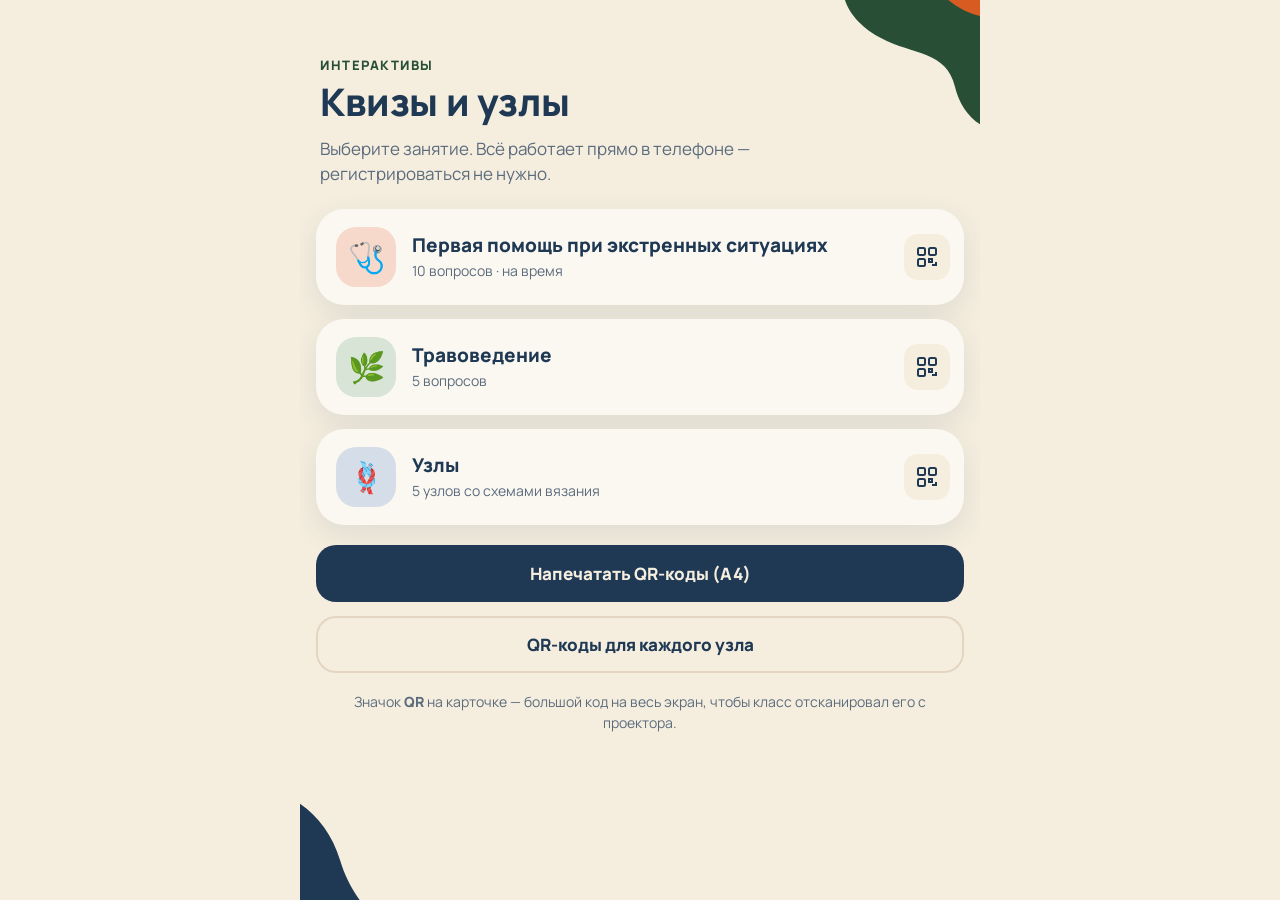
==== index.html @ 3a8df449 "Add files via upload" ====
<!doctype html>
<html lang="ru">
<head>
<meta charset="utf-8">
<meta name="viewport" content="width=device-width,initial-scale=1,viewport-fit=cover">
<title>Интерактивы</title>
<meta name="theme-color" content="#F5EEDF">
<link href="assets/fonts/manrope.css" rel="stylesheet">
<style>
:root{--green:#284F36;--orange:#D85B21;--navy:#1F3954;--sand:#E4D5C2;--cream:#F5EEDF;--paper:#FBF8F1;--muted:#5B6B7C}
*{box-sizing:border-box;-webkit-tap-highlight-color:transparent}
html{-webkit-text-size-adjust:100%;text-size-adjust:100%}
html,body{margin:0;background:var(--cream);color:var(--navy);font-family:Gilroy,Manrope,system-ui,sans-serif}
button{-webkit-appearance:none;appearance:none;touch-action:manipulation;font-family:inherit;color:inherit}
a{touch-action:manipulation}
#app{max-width:680px;margin:0 auto;position:relative;overflow:hidden;min-height:100vh;min-height:100dvh;padding:0 0 48px;padding-bottom:calc(48px + env(safe-area-inset-bottom))}
.blob{position:absolute;pointer-events:none;z-index:0}
.hero{position:relative;z-index:1;padding:56px 20px 18px}
.kick{font-size:13px;font-weight:800;color:var(--green);text-transform:uppercase;letter-spacing:1.5px}
h1{font-size:38px;line-height:1.05;margin:8px 0 0;max-width:80%;letter-spacing:-.4px;font-weight:800}
.lead{font-size:17px;line-height:1.5;margin:14px 0 0;max-width:88%;color:var(--muted)}
.wrap{position:relative;z-index:1;padding:4px 16px;display:flex;flex-direction:column;gap:14px}
.card{position:relative;display:flex;align-items:center;gap:10px;background:var(--paper);border-radius:28px;padding:10px 14px 10px 10px;
  box-shadow:0 10px 30px rgba(31,57,84,.10)}
.go{flex:1;min-width:0;display:flex;align-items:center;gap:16px;padding:8px 0 8px 10px;text-decoration:none;color:var(--navy);border-radius:22px;transition:transform .2s}
.go:active{transform:scale(.98)}
.ic{flex:none;width:60px;height:60px;border-radius:20px;display:flex;align-items:center;justify-content:center;font-size:30px}
.c1 .ic{background:#F6D9CB}.c2 .ic{background:#D7E4D6}.c3 .ic{background:#D5DEE8}
.tx{flex:1;min-width:0}
.tx b{display:block;font-size:19px;line-height:1.2;font-weight:800}
.tx span{display:block;font-size:14px;color:var(--muted);margin-top:4px}
.qrb{flex:none;width:46px;height:46px;border-radius:14px;border:0;background:var(--cream);cursor:pointer;display:flex;align-items:center;justify-content:center}
.qrb svg{width:24px;height:24px}
.btn{display:block;width:100%;text-align:center;border:0;border-radius:20px;padding:17px;font-size:17px;font-weight:800;background:var(--navy);color:var(--cream);text-decoration:none;cursor:pointer}
.btn.ghost{background:transparent;color:var(--navy);box-shadow:inset 0 0 0 2px var(--sand)}
.hint{font-size:14px;color:var(--muted);text-align:center;line-height:1.5;margin:4px 8px 0}
.in{animation:up .55s cubic-bezier(.2,.8,.2,1) both}
@keyframes up{from{opacity:0;transform:translateY(18px)}to{opacity:1;transform:none}}
/* большой QR на экране — показать классу */
.big{position:fixed;inset:0;top:0;left:0;right:0;bottom:0;z-index:10;background:rgba(31,57,84,.92);display:flex;align-items:center;justify-content:center;padding:20px}
.big .box{background:var(--paper);border-radius:32px;padding:24px;text-align:center;width:100%;max-width:520px}
.big img{display:block;width:100%;height:auto;image-rendering:pixelated;border-radius:12px}
.big b{display:block;font-size:24px;margin:14px 0 4px}
.big span{font-size:14px;color:var(--muted);word-break:break-all}
.big button{margin-top:16px}
@media(prefers-reduced-motion:reduce){*{animation:none!important;transition:none!important}}
@media(max-width:380px){h1{font-size:32px}.ic{width:52px;height:52px;font-size:26px}}
/* печать QR */
.sheet{display:none}
@media print{
  @page{size:A4;margin:10mm}
  body{background:#fff}#app,.big{display:none!important}
  .sheet{display:grid;grid-template-columns:1fr 1fr;gap:8mm}
  .qc{border:1.5mm solid #284F36;border-radius:8mm;padding:6mm;text-align:center;break-inside:avoid;height:88mm;display:flex;flex-direction:column;align-items:center;justify-content:center;gap:2mm}
  .qc img{width:56mm;height:56mm}
  .qc b{font-size:16pt;color:#1F3954}
  .qc span{font-size:10pt;color:#284F36;font-weight:800;text-transform:uppercase;letter-spacing:1px}
}
</style>
</head>
<body>
<div id="app">
  <svg class="blob" aria-hidden="true" viewBox="0 0 200 160" style="right:-40px;top:-30px;width:210px;height:170px"><path d="M40 0h160v150c-30 10-55-10-62-40-8-34-40-30-70-46C40 50 20 20 40 0z" fill="#284F36"/><path d="M110 0h90v40c-25 12-55 0-70-14-8-8-15-16-20-26z" fill="#D85B21"/></svg>
  <svg class="blob" aria-hidden="true" viewBox="0 0 200 200" style="left:-70px;bottom:-60px;width:200px;height:200px"><path d="M0 30c50-10 95 20 110 70 12 40 40 70 90 100H0z" fill="#1F3954"/></svg>
  <div class="hero">
    <div class="kick">Интерактивы</div>
    <h1>Квизы и узлы</h1>
    <p class="lead">Выберите занятие. Всё работает прямо в телефоне — регистрироваться не нужно.</p>
  </div>
  <div class="wrap">
    <div class="card c1 in" style="animation-delay:120ms"><a class="go" href="medicina/"><span class="ic">🩺</span><span class="tx"><b>Первая помощь при экстренных ситуациях</b><span>10 вопросов · на время</span></span></a>
      <button class="qrb" type="button" aria-label="Показать QR-код" data-qr="medicina/" data-t="Первая помощь при экстренных ситуациях"></button></div>
    <div class="card c2 in" style="animation-delay:190ms"><a class="go" href="travy/"><span class="ic">🌿</span><span class="tx"><b>Травоведение</b><span>5 вопросов</span></span></a>
      <button class="qrb" type="button" aria-label="Показать QR-код" data-qr="travy/" data-t="Травоведение"></button></div>
    <div class="card c3 in" style="animation-delay:260ms"><a class="go" href="uzly/"><span class="ic">🪢</span><span class="tx"><b>Узлы</b><span>5 узлов со схемами вязания</span></span></a>
      <button class="qrb" type="button" aria-label="Показать QR-код" data-qr="uzly/" data-t="Узлы"></button></div>
    <button class="btn in" style="animation-delay:340ms;margin-top:6px" type="button" onclick="printSheet()">Напечатать QR-коды (A4)</button>
    <a class="btn ghost in" style="animation-delay:400ms" href="uzly/?print">QR-коды для каждого узла</a>
    <p class="hint">Значок <b>QR</b> на карточке — большой код на весь экран, чтобы класс отсканировал его с проектора.</p>
  </div>
</div>
<div class="sheet" id="sheet"></div>
<script>
/* QR-код без библиотек: байтовый режим, уровень коррекции M, версии 1–6 (до 106 байт).
   Перенос liga/qr.py на JavaScript. qrSvg(text) → строка <svg>, qrDataUrl(text) → картинка для <img>. */
var QR = (function () {
  var BLOCKS = {1: [10, [[1, 16]]], 2: [16, [[1, 28]]], 3: [26, [[1, 44]]], 4: [18, [[2, 32]]], 5: [24, [[2, 43]]], 6: [16, [[4, 27]]]};
  var ALIGN = {1: [], 2: [6, 18], 3: [6, 22], 4: [6, 26], 5: [6, 30], 6: [6, 34]};
  var EXP = new Array(512), LOG = new Array(256), x = 1, i;
  for (i = 0; i < 255; i++) { EXP[i] = x; LOG[x] = i; x <<= 1; if (x & 0x100) x ^= 0x11D; }
  for (i = 255; i < 512; i++) EXP[i] = EXP[i - 255];
  function gmul(a, b) { return a === 0 || b === 0 ? 0 : EXP[LOG[a] + LOG[b]]; }
  function rsGen(n) {
    var g = [1];
    for (var i = 0; i < n; i++) {
      var g2 = new Array(g.length + 1).fill(0);
      for (var j = 0; j < g.length; j++) { g2[j] ^= g[j]; g2[j + 1] ^= gmul(g[j], EXP[i]); }
      g = g2;
    }
    return g;
  }
  function rsRem(data, n) {
    var gen = rsGen(n), rem = data.concat(new Array(n).fill(0));
    for (var i = 0; i < data.length; i++) { var c = rem[i]; if (c) for (var j = 1; j < gen.length; j++) rem[i + j] ^= gmul(gen[j], c); }
    return rem.slice(data.length);
  }
  function bin(v, len) { var s = v.toString(2); while (s.length < len) s = '0' + s; return s; }
  function utf8(text) { var out = [], s = unescape(encodeURIComponent(text)); for (var i = 0; i < s.length; i++) out.push(s.charCodeAt(i)); return out; }
  function codewords(data, version) {
    var ecN = BLOCKS[version][0], groups = BLOCKS[version][1], cap = 0, i;
    groups.forEach(function (g) { cap += g[0] * g[1]; });
    var bits = '0100' + bin(data.length, 8) + data.map(function (b) { return bin(b, 8); }).join('');
    bits += '0'.repeat(Math.min(4, cap * 8 - bits.length));
    bits += '0'.repeat((8 - bits.length % 8) % 8);
    var cw = [];
    for (i = 0; i < bits.length; i += 8) cw.push(parseInt(bits.slice(i, i + 8), 2));
    var pad = [0xEC, 0x11], base = bits.length / 8;
    while (cw.length < cap) cw.push(pad[(cw.length - base) % 2]);
    var blocks = [], pos = 0;
    groups.forEach(function (g) { for (var n = 0; n < g[0]; n++) { blocks.push(cw.slice(pos, pos + g[1])); pos += g[1]; } });
    var ecc = blocks.map(function (b) { return rsRem(b, ecN); }), out = [], mx = 0;
    blocks.forEach(function (b) { mx = Math.max(mx, b.length); });
    for (i = 0; i < mx; i++) blocks.forEach(function (b) { if (i < b.length) out.push(b[i]); });
    for (i = 0; i < ecN; i++) ecc.forEach(function (e) { out.push(e[i]); });
    return out;
  }
  function formatBits(mask) {
    var data = mask, rem = data << 10;
    for (var i = 14; i > 9; i--) if (rem & (1 << i)) rem ^= 0x537 << (i - 10);
    return ((data << 10) | rem) ^ 0x5412;
  }
  function maskFn(mask, r, c) {
    switch (mask) {
      case 0: return (r + c) % 2 === 0;
      case 1: return r % 2 === 0;
      case 2: return c % 3 === 0;
      case 3: return (r + c) % 3 === 0;
      case 4: return (Math.floor(r / 2) + Math.floor(c / 3)) % 2 === 0;
      case 5: return (r * c) % 2 + (r * c) % 3 === 0;
      case 6: return ((r * c) % 2 + (r * c) % 3) % 2 === 0;
      default: return ((r + c) % 2 + (r * c) % 3) % 2 === 0;
    }
  }
  function build(version, cw, mask) {
    var size = 17 + 4 * version, m = [], r, c, i;
    for (r = 0; r < size; r++) m.push(new Array(size).fill(null));
    function finder(r0, c0) {
      for (var dr = -1; dr < 8; dr++) for (var dc = -1; dc < 8; dc++) {
        var rr = r0 + dr, cc = c0 + dc;
        if (rr >= 0 && rr < size && cc >= 0 && cc < size) {
          var inside = dr >= 0 && dr <= 6 && dc >= 0 && dc <= 6;
          var ring = inside && (dr === 0 || dr === 6 || dc === 0 || dc === 6);
          var core = dr >= 2 && dr <= 4 && dc >= 2 && dc <= 4;
          m[rr][cc] = ring || core ? 1 : 0;
        }
      }
    }
    finder(0, 0); finder(0, size - 7); finder(size - 7, 0);
    for (i = 8; i < size - 8; i++) m[6][i] = m[i][6] = i % 2 === 0 ? 1 : 0;
    var pos = ALIGN[version];
    pos.forEach(function (ar) { pos.forEach(function (ac) {
      if (m[ar][ac] !== null) return;
      for (var dr = -2; dr < 3; dr++) for (var dc = -2; dc < 3; dc++) m[ar + dr][ac + dc] = Math.max(Math.abs(dr), Math.abs(dc)) !== 1 ? 1 : 0;
    }); });
    m[size - 8][8] = 1;
    var res = m.map(function (row) { return row.map(function (v) { return v !== null; }); });
    for (i = 0; i < 9; i++) res[8][i] = res[i][8] = true;
    for (i = 0; i < 8; i++) res[8][size - 1 - i] = res[size - 1 - i][8] = true;
    var bits = cw.map(function (b) { return bin(b, 8); }).join(''), k = 0, up = true, col = size - 1;
    while (col > 0) {
      if (col === 6) col -= 1;
      for (var t = 0; t < size; t++) {
        r = up ? size - 1 - t : t;
        for (var j = 0; j < 2; j++) {
          c = col - j;
          if (res[r][c]) continue;
          var bit = k < bits.length ? +bits[k] : 0; k++;
          if (maskFn(mask, r, c)) bit ^= 1;
          m[r][c] = bit;
        }
      }
      up = !up; col -= 2;
    }
    var fb = formatBits(mask), f = [];
    for (i = 0; i < 15; i++) f.push((fb >> i) & 1);
    for (i = 0; i < 6; i++) m[i][8] = f[i];
    m[7][8] = f[6]; m[8][8] = f[7]; m[8][7] = f[8];
    for (i = 9; i < 15; i++) m[8][14 - i] = f[i];
    for (i = 0; i < 8; i++) m[8][size - 1 - i] = f[i];
    for (i = 8; i < 15; i++) m[size - 15 + i][8] = f[i];
    m[size - 8][8] = 1;
    return m;
  }
  function penalty(m) {
    var size = m.length, p = 0, lines = m.slice(), r, c;
    for (c = 0; c < size; c++) lines.push(m.map(function (row) { return row[c]; }));
    lines.forEach(function (line) {
      var run = 1;
      for (var i = 1; i < size; i++) { if (line[i] === line[i - 1]) run++; else { if (run >= 5) p += run - 2; run = 1; } }
      if (run >= 5) p += run - 2;
      var s = line.join(''), a = s.split('10111010000').length - 1, b = s.split('00001011101').length - 1;
      p += 40 * (a + b);
    });
    for (r = 0; r < size - 1; r++) for (c = 0; c < size - 1; c++) if (m[r][c] === m[r][c + 1] && m[r][c] === m[r + 1][c] && m[r][c] === m[r + 1][c + 1]) p += 3;
    var dark = 0; m.forEach(function (row) { row.forEach(function (v) { dark += v; }); });
    dark = Math.floor(dark * 100 / (size * size));
    p += Math.floor(Math.abs(dark - 50) / 5) * 10;
    return p;
  }
  function matrix(text) {
    var data = utf8(text), version = 0;
    for (var v = 1; v <= 6; v++) { var cap = 0; BLOCKS[v][1].forEach(function (g) { cap += g[0] * g[1]; }); if (data.length <= cap - 2) { version = v; break; } }
    if (!version) throw new Error('Слишком длинная ссылка для QR');
    var cw = codewords(data, version), best = null, bestP = Infinity;
    for (var mk = 0; mk < 8; mk++) { var m = build(version, cw, mk), p = penalty(m); if (p < bestP) { best = m; bestP = p; } }
    return best;
  }
  function svg(text, color) {
    var m = matrix(text), q = 4, n = m.length + 2 * q, d = '';
    m.forEach(function (row, r) { row.forEach(function (v, c) { if (v) d += 'M' + (c + q) + ' ' + (r + q) + 'h1v1h-1z'; }); });
    return '<svg xmlns="http://www.w3.org/2000/svg" viewBox="0 0 ' + n + ' ' + n + '" width="' + n * 4 + '" height="' + n * 4 + '" shape-rendering="crispEdges">' +
      '<rect width="' + n + '" height="' + n + '" fill="#fff"/><path d="' + d + '" fill="' + (color || '#111418') + '"/></svg>';
  }
  return {matrix: matrix, svg: svg, dataUrl: function (text) { return 'data:image/svg+xml;charset=utf-8,' + encodeURIComponent(svg(text)); }};
})();
if (typeof module !== 'undefined') module.exports = QR;

</script>
<script>
var ICON = '<svg viewBox="0 0 24 24" fill="none" stroke="#1F3954" stroke-width="2" aria-hidden="true"><rect x="3" y="3" width="7" height="7" rx="1.5"/><rect x="14" y="3" width="7" height="7" rx="1.5"/><rect x="3" y="14" width="7" height="7" rx="1.5"/><path d="M14 14h3v3h-3zM20 14v.01M14 20h.01M17 20h4v-3"/></svg>';
var BASE = location.href.split('#')[0].split('?')[0].replace(/index\.html$/, '');
function esc(s) { return String(s).replace(/[&<>"']/g, function (c) { return {'&': '&amp;', '<': '&lt;', '>': '&gt;', '"': '&quot;', "'": '&#39;'}[c]; }); }
document.querySelectorAll('.qrb').forEach(function (b) {
  b.innerHTML = ICON;
  b.addEventListener('click', function () { showBig(b.getAttribute('data-qr'), b.getAttribute('data-t')); });
});
function showBig(path, title) {
  var url = BASE + path, d = document.createElement('div');
  d.className = 'big';
  d.innerHTML = '<div class="box"><img src="' + QR.dataUrl(url) + '" alt="QR-код"><b>' + esc(title) + '</b><span>' + esc(url) + '</span>' +
    '<button class="btn" type="button">Закрыть</button></div>';
  d.addEventListener('click', function () { d.remove(); });
  document.body.appendChild(d);
}
function printSheet() {
  var items = [].map.call(document.querySelectorAll('.qrb'), function (b) { return [b.getAttribute('data-qr'), b.getAttribute('data-t')]; });
  document.getElementById('sheet').innerHTML = items.map(function (x) {
    return '<div class="qc"><span>Наведи камеру</span><b>' + esc(x[1]) + '</b><img src="' + QR.dataUrl(BASE + x[0]) + '" alt=""></div>';
  }).join('');
  setTimeout(function () { window.print(); }, 150);
}
</script>
</body>
</html>
---- assets/fonts/manrope.css ----
/* cyrillic-ext */
@font-face {
  font-family: 'Manrope';
  font-style: normal;
  font-weight: 400;
  font-display: swap;
  src: url(manrope-0.woff2) format('woff2');
  unicode-range: U+0460-052F, U+1C80-1C8A, U+20B4, U+2DE0-2DFF, U+A640-A69F, U+FE2E-FE2F;
}
/* cyrillic */
@font-face {
  font-family: 'Manrope';
  font-style: normal;
  font-weight: 400;
  font-display: swap;
  src: url(manrope-1.woff2) format('woff2');
  unicode-range: U+0301, U+0400-045F, U+0490-0491, U+04B0-04B1, U+2116;
}
/* greek */
@font-face {
  font-family: 'Manrope';
  font-style: normal;
  font-weight: 400;
  font-display: swap;
  src: url(manrope-2.woff2) format('woff2');
  unicode-range: U+0370-0377, U+037A-037F, U+0384-038A, U+038C, U+038E-03A1, U+03A3-03FF;
}
/* vietnamese */
@font-face {
  font-family: 'Manrope';
  font-style: normal;
  font-weight: 400;
  font-display: swap;
  src: url(manrope-3.woff2) format('woff2');
  unicode-range: U+0102-0103, U+0110-0111, U+0128-0129, U+0168-0169, U+01A0-01A1, U+01AF-01B0, U+0300-0301, U+0303-0304, U+0308-0309, U+0323, U+0329, U+1EA0-1EF9, U+20AB;
}
/* latin-ext */
@font-face {
  font-family: 'Manrope';
  font-style: normal;
  font-weight: 400;
  font-display: swap;
  src: url(manrope-4.woff2) format('woff2');
  unicode-range: U+0100-02BA, U+02BD-02C5, U+02C7-02CC, U+02CE-02D7, U+02DD-02FF, U+0304, U+0308, U+0329, U+1D00-1DBF, U+1E00-1E9F, U+1EF2-1EFF, U+2020, U+20A0-20AB, U+20AD-20C4, U+2113, U+2C60-2C7F, U+A720-A7FF;
}
/* latin */
@font-face {
  font-family: 'Manrope';
  font-style: normal;
  font-weight: 400;
  font-display: swap;
  src: url(manrope-5.woff2) format('woff2');
  unicode-range: U+0000-00FF, U+0131, U+0152-0153, U+02BB-02BC, U+02C6, U+02DA, U+02DC, U+0304, U+0308, U+0329, U+2000-206F, U+20AC, U+2122, U+2191, U+2193, U+2212, U+2215, U+FEFF, U+FFFD;
}
/* cyrillic-ext */
@font-face {
  font-family: 'Manrope';
  font-style: normal;
  font-weight: 800;
  font-display: swap;
  src: url(manrope-0.woff2) format('woff2');
  unicode-range: U+0460-052F, U+1C80-1C8A, U+20B4, U+2DE0-2DFF, U+A640-A69F, U+FE2E-FE2F;
}
/* cyrillic */
@font-face {
  font-family: 'Manrope';
  font-style: normal;
  font-weight: 800;
  font-display: swap;
  src: url(manrope-1.woff2) format('woff2');
  unicode-range: U+0301, U+0400-045F, U+0490-0491, U+04B0-04B1, U+2116;
}
/* greek */
@font-face {
  font-family: 'Manrope';
  font-style: normal;
  font-weight: 800;
  font-display: swap;
  src: url(manrope-2.woff2) format('woff2');
  unicode-range: U+0370-0377, U+037A-037F, U+0384-038A, U+038C, U+038E-03A1, U+03A3-03FF;
}
/* vietnamese */
@font-face {
  font-family: 'Manrope';
  font-style: normal;
  font-weight: 800;
  font-display: swap;
  src: url(manrope-3.woff2) format('woff2');
  unicode-range: U+0102-0103, U+0110-0111, U+0128-0129, U+0168-0169, U+01A0-01A1, U+01AF-01B0, U+0300-0301, U+0303-0304, U+0308-0309, U+0323, U+0329, U+1EA0-1EF9, U+20AB;
}
/* latin-ext */
@font-face {
  font-family: 'Manrope';
  font-style: normal;
  font-weight: 800;
  font-display: swap;
  src: url(manrope-4.woff2) format('woff2');
  unicode-range: U+0100-02BA, U+02BD-02C5, U+02C7-02CC, U+02CE-02D7, U+02DD-02FF, U+0304, U+0308, U+0329, U+1D00-1DBF, U+1E00-1E9F, U+1EF2-1EFF, U+2020, U+20A0-20AB, U+20AD-20C4, U+2113, U+2C60-2C7F, U+A720-A7FF;
}
/* latin */
@font-face {
  font-family: 'Manrope';
  font-style: normal;
  font-weight: 800;
  font-display: swap;
  src: url(manrope-5.woff2) format('woff2');
  unicode-range: U+0000-00FF, U+0131, U+0152-0153, U+02BB-02BC, U+02C6, U+02DA, U+02DC, U+0304, U+0308, U+0329, U+2000-206F, U+20AC, U+2122, U+2191, U+2193, U+2212, U+2215, U+FEFF, U+FFFD;
}
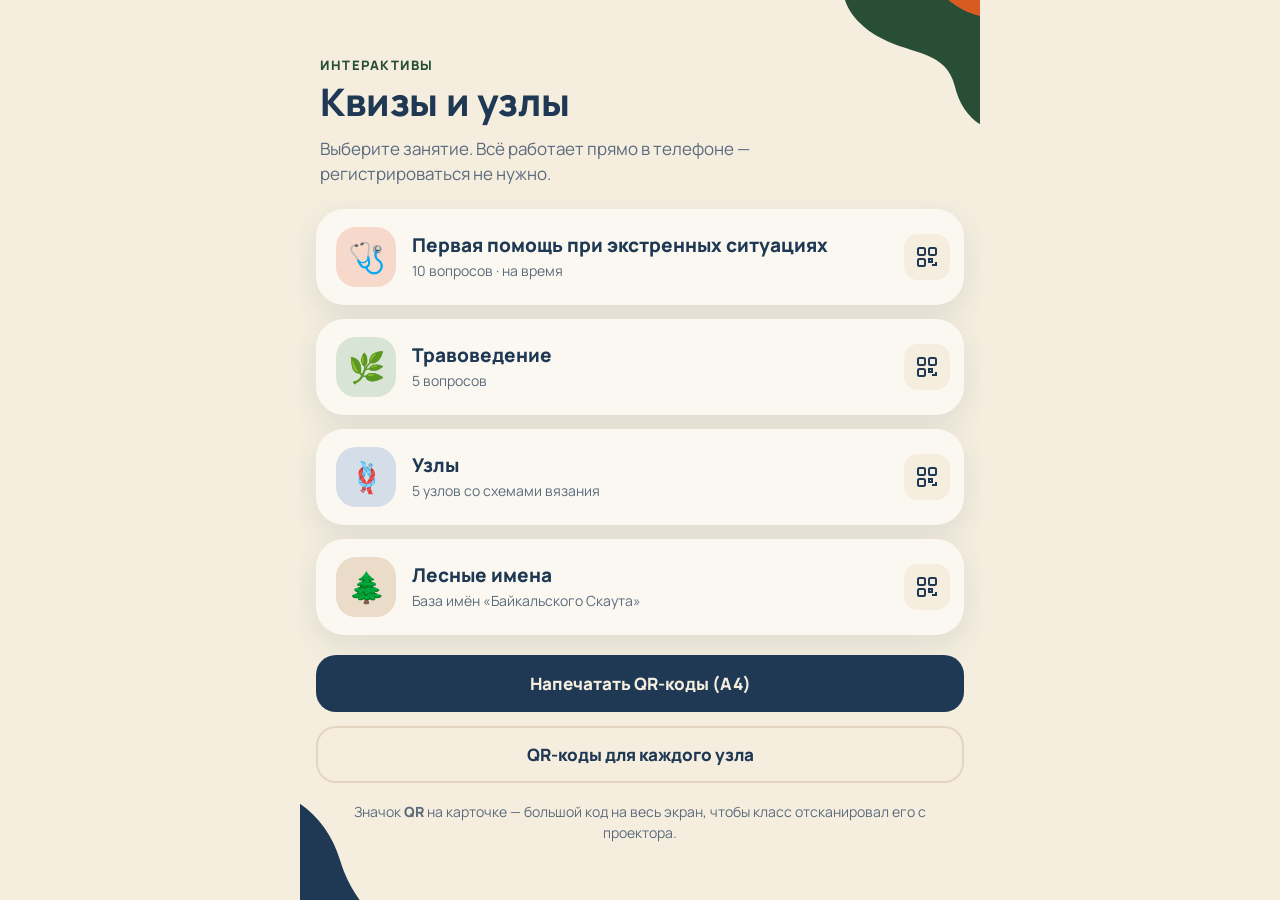
==== commit f0d4cdf5: "Add files via upload" ====
--- a/index.html
+++ b/index.html
@@ -25,7 +25,7 @@
 .go{flex:1;min-width:0;display:flex;align-items:center;gap:16px;padding:8px 0 8px 10px;text-decoration:none;color:var(--navy);border-radius:22px;transition:transform .2s}
 .go:active{transform:scale(.98)}
 .ic{flex:none;width:60px;height:60px;border-radius:20px;display:flex;align-items:center;justify-content:center;font-size:30px}
-.c1 .ic{background:#F6D9CB}.c2 .ic{background:#D7E4D6}.c3 .ic{background:#D5DEE8}
+.c1 .ic{background:#F6D9CB}.c2 .ic{background:#D7E4D6}.c3 .ic{background:#D5DEE8}.c4 .ic{background:#EADCC8}
 .tx{flex:1;min-width:0}
 .tx b{display:block;font-size:19px;line-height:1.2;font-weight:800}
 .tx span{display:block;font-size:14px;color:var(--muted);margin-top:4px}
@@ -74,8 +74,10 @@
       <button class="qrb" type="button" aria-label="Показать QR-код" data-qr="travy/" data-t="Травоведение"></button></div>
     <div class="card c3 in" style="animation-delay:260ms"><a class="go" href="uzly/"><span class="ic">🪢</span><span class="tx"><b>Узлы</b><span>5 узлов со схемами вязания</span></span></a>
       <button class="qrb" type="button" aria-label="Показать QR-код" data-qr="uzly/" data-t="Узлы"></button></div>
-    <button class="btn in" style="animation-delay:340ms;margin-top:6px" type="button" onclick="printSheet()">Напечатать QR-коды (A4)</button>
-    <a class="btn ghost in" style="animation-delay:400ms" href="uzly/?print">QR-коды для каждого узла</a>
+    <div class="card c4 in" style="animation-delay:330ms"><a class="go" href="imena/"><span class="ic">🌲</span><span class="tx"><b>Лесные имена</b><span>База имён «Байкальского Скаута»</span></span></a>
+      <button class="qrb" type="button" aria-label="Показать QR-код" data-qr="imena/" data-t="Лесные имена"></button></div>
+    <button class="btn in" style="animation-delay:400ms;margin-top:6px" type="button" onclick="printSheet()">Напечатать QR-коды (A4)</button>
+    <a class="btn ghost in" style="animation-delay:460ms" href="uzly/?print">QR-коды для каждого узла</a>
     <p class="hint">Значок <b>QR</b> на карточке — большой код на весь экран, чтобы класс отсканировал его с проектора.</p>
   </div>
 </div>
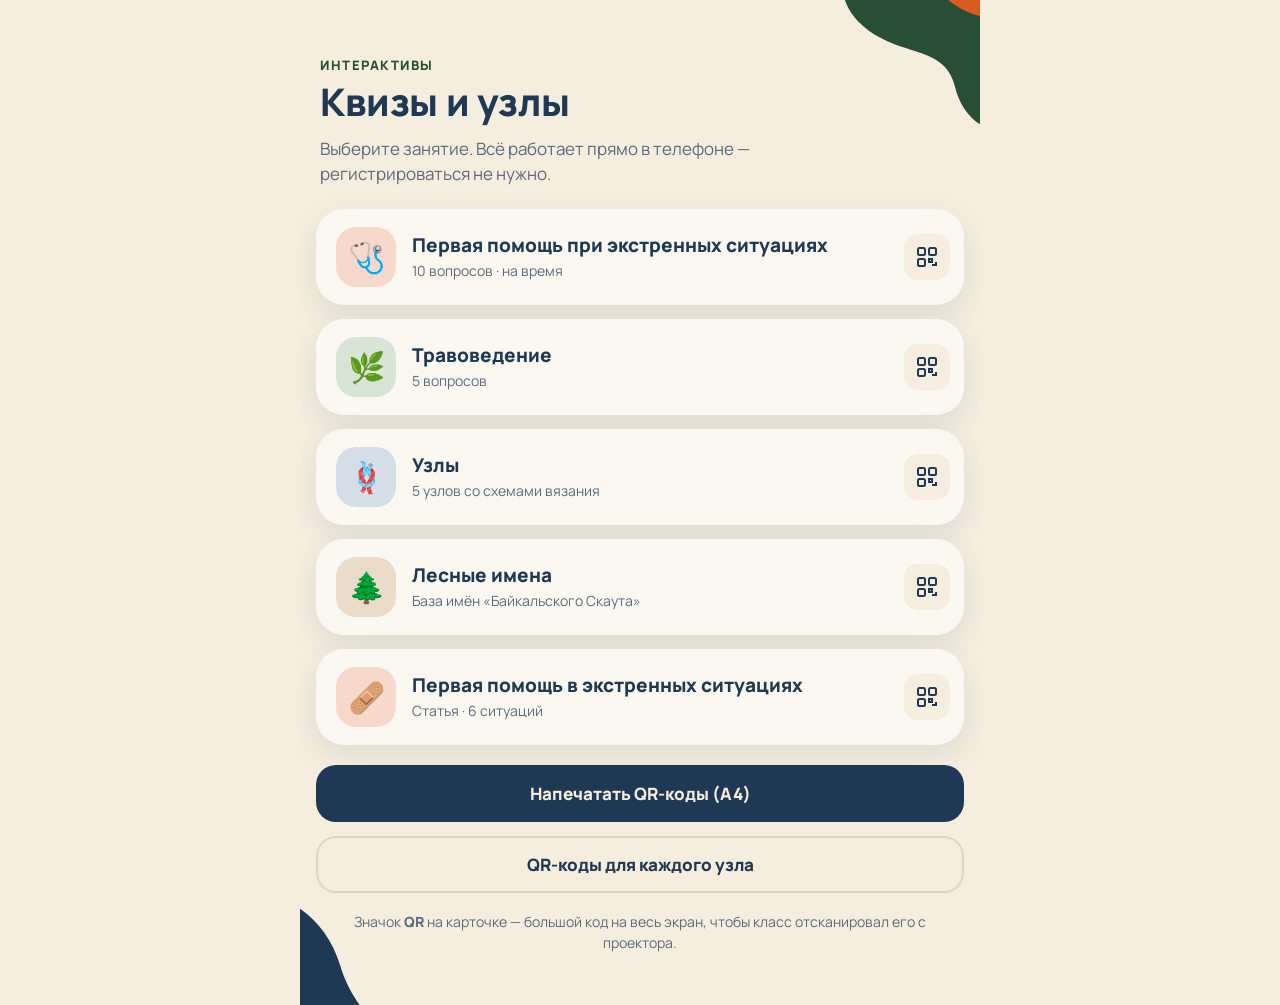
==== commit eed4316d: "Статья «Первая помощь в экстренных ситуациях»: отдельная страница pomosch/ и карточка на главной Co-" ====
--- a/index.html
+++ b/index.html
@@ -25,7 +25,7 @@
 .go{flex:1;min-width:0;display:flex;align-items:center;gap:16px;padding:8px 0 8px 10px;text-decoration:none;color:var(--navy);border-radius:22px;transition:transform .2s}
 .go:active{transform:scale(.98)}
 .ic{flex:none;width:60px;height:60px;border-radius:20px;display:flex;align-items:center;justify-content:center;font-size:30px}
-.c1 .ic{background:#F6D9CB}.c2 .ic{background:#D7E4D6}.c3 .ic{background:#D5DEE8}.c4 .ic{background:#EADCC8}
+.c1 .ic{background:#F6D9CB}.c2 .ic{background:#D7E4D6}.c3 .ic{background:#D5DEE8}.c4 .ic{background:#EADCC8}.c5 .ic{background:#F6D9CB}
 .tx{flex:1;min-width:0}
 .tx b{display:block;font-size:19px;line-height:1.2;font-weight:800}
 .tx span{display:block;font-size:14px;color:var(--muted);margin-top:4px}
@@ -76,8 +76,10 @@
       <button class="qrb" type="button" aria-label="Показать QR-код" data-qr="uzly/" data-t="Узлы"></button></div>
     <div class="card c4 in" style="animation-delay:330ms"><a class="go" href="imena/"><span class="ic">🌲</span><span class="tx"><b>Лесные имена</b><span>База имён «Байкальского Скаута»</span></span></a>
       <button class="qrb" type="button" aria-label="Показать QR-код" data-qr="imena/" data-t="Лесные имена"></button></div>
-    <button class="btn in" style="animation-delay:400ms;margin-top:6px" type="button" onclick="printSheet()">Напечатать QR-коды (A4)</button>
-    <a class="btn ghost in" style="animation-delay:460ms" href="uzly/?print">QR-коды для каждого узла</a>
+    <div class="card c5 in" style="animation-delay:400ms"><a class="go" href="pomosch/"><span class="ic">🩹</span><span class="tx"><b>Первая помощь в экстренных ситуациях</b><span>Статья · 6 ситуаций</span></span></a>
+      <button class="qrb" type="button" aria-label="Показать QR-код" data-qr="pomosch/" data-t="Первая помощь в экстренных ситуациях"></button></div>
+    <button class="btn in" style="animation-delay:470ms;margin-top:6px" type="button" onclick="printSheet()">Напечатать QR-коды (A4)</button>
+    <a class="btn ghost in" style="animation-delay:530ms" href="uzly/?print">QR-коды для каждого узла</a>
     <p class="hint">Значок <b>QR</b> на карточке — большой код на весь экран, чтобы класс отсканировал его с проектора.</p>
   </div>
 </div>
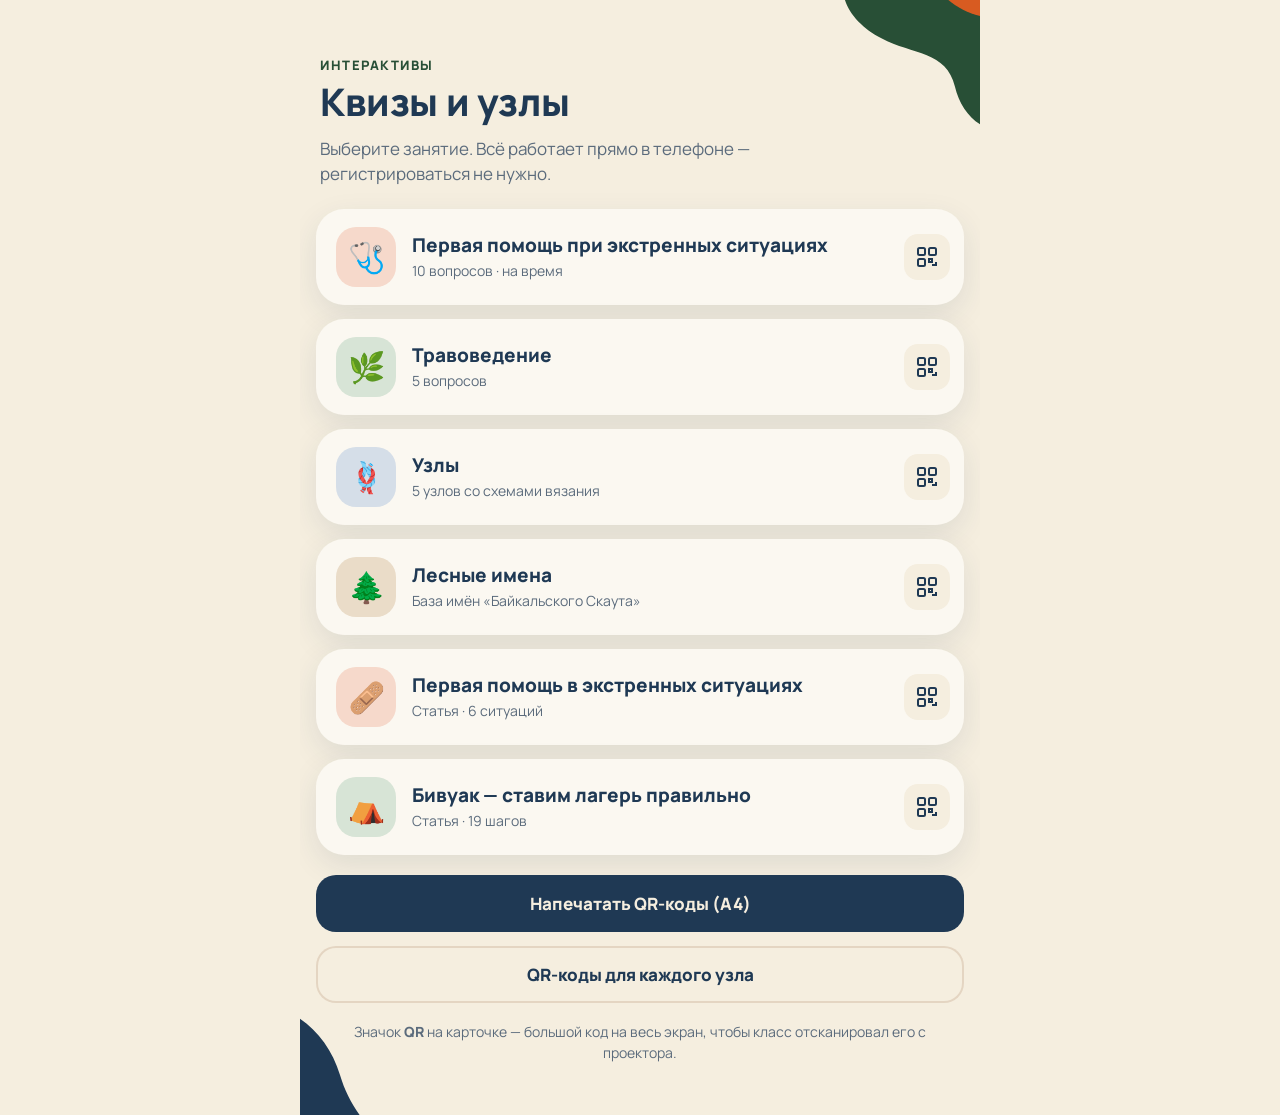
==== commit ada975d7: "Статья «Бивуак — ставим лагерь правильно»: страница bivuak/ (вариант «лента», «маршрут» по #marshrut" ====
--- a/index.html
+++ b/index.html
@@ -25,7 +25,7 @@
 .go{flex:1;min-width:0;display:flex;align-items:center;gap:16px;padding:8px 0 8px 10px;text-decoration:none;color:var(--navy);border-radius:22px;transition:transform .2s}
 .go:active{transform:scale(.98)}
 .ic{flex:none;width:60px;height:60px;border-radius:20px;display:flex;align-items:center;justify-content:center;font-size:30px}
-.c1 .ic{background:#F6D9CB}.c2 .ic{background:#D7E4D6}.c3 .ic{background:#D5DEE8}.c4 .ic{background:#EADCC8}.c5 .ic{background:#F6D9CB}
+.c1 .ic{background:#F6D9CB}.c2 .ic{background:#D7E4D6}.c3 .ic{background:#D5DEE8}.c4 .ic{background:#EADCC8}.c5 .ic{background:#F6D9CB}.c6 .ic{background:#D7E4D6}
 .tx{flex:1;min-width:0}
 .tx b{display:block;font-size:19px;line-height:1.2;font-weight:800}
 .tx span{display:block;font-size:14px;color:var(--muted);margin-top:4px}
@@ -78,8 +78,10 @@
       <button class="qrb" type="button" aria-label="Показать QR-код" data-qr="imena/" data-t="Лесные имена"></button></div>
     <div class="card c5 in" style="animation-delay:400ms"><a class="go" href="pomosch/"><span class="ic">🩹</span><span class="tx"><b>Первая помощь в экстренных ситуациях</b><span>Статья · 6 ситуаций</span></span></a>
       <button class="qrb" type="button" aria-label="Показать QR-код" data-qr="pomosch/" data-t="Первая помощь в экстренных ситуациях"></button></div>
-    <button class="btn in" style="animation-delay:470ms;margin-top:6px" type="button" onclick="printSheet()">Напечатать QR-коды (A4)</button>
-    <a class="btn ghost in" style="animation-delay:530ms" href="uzly/?print">QR-коды для каждого узла</a>
+    <div class="card c6 in" style="animation-delay:470ms"><a class="go" href="bivuak/"><span class="ic">⛺</span><span class="tx"><b>Бивуак — ставим лагерь правильно</b><span>Статья · 19 шагов</span></span></a>
+      <button class="qrb" type="button" aria-label="Показать QR-код" data-qr="bivuak/" data-t="Бивуак — ставим лагерь правильно"></button></div>
+    <button class="btn in" style="animation-delay:540ms;margin-top:6px" type="button" onclick="printSheet()">Напечатать QR-коды (A4)</button>
+    <a class="btn ghost in" style="animation-delay:600ms" href="uzly/?print">QR-коды для каждого узла</a>
     <p class="hint">Значок <b>QR</b> на карточке — большой код на весь экран, чтобы класс отсканировал его с проектора.</p>
   </div>
 </div>
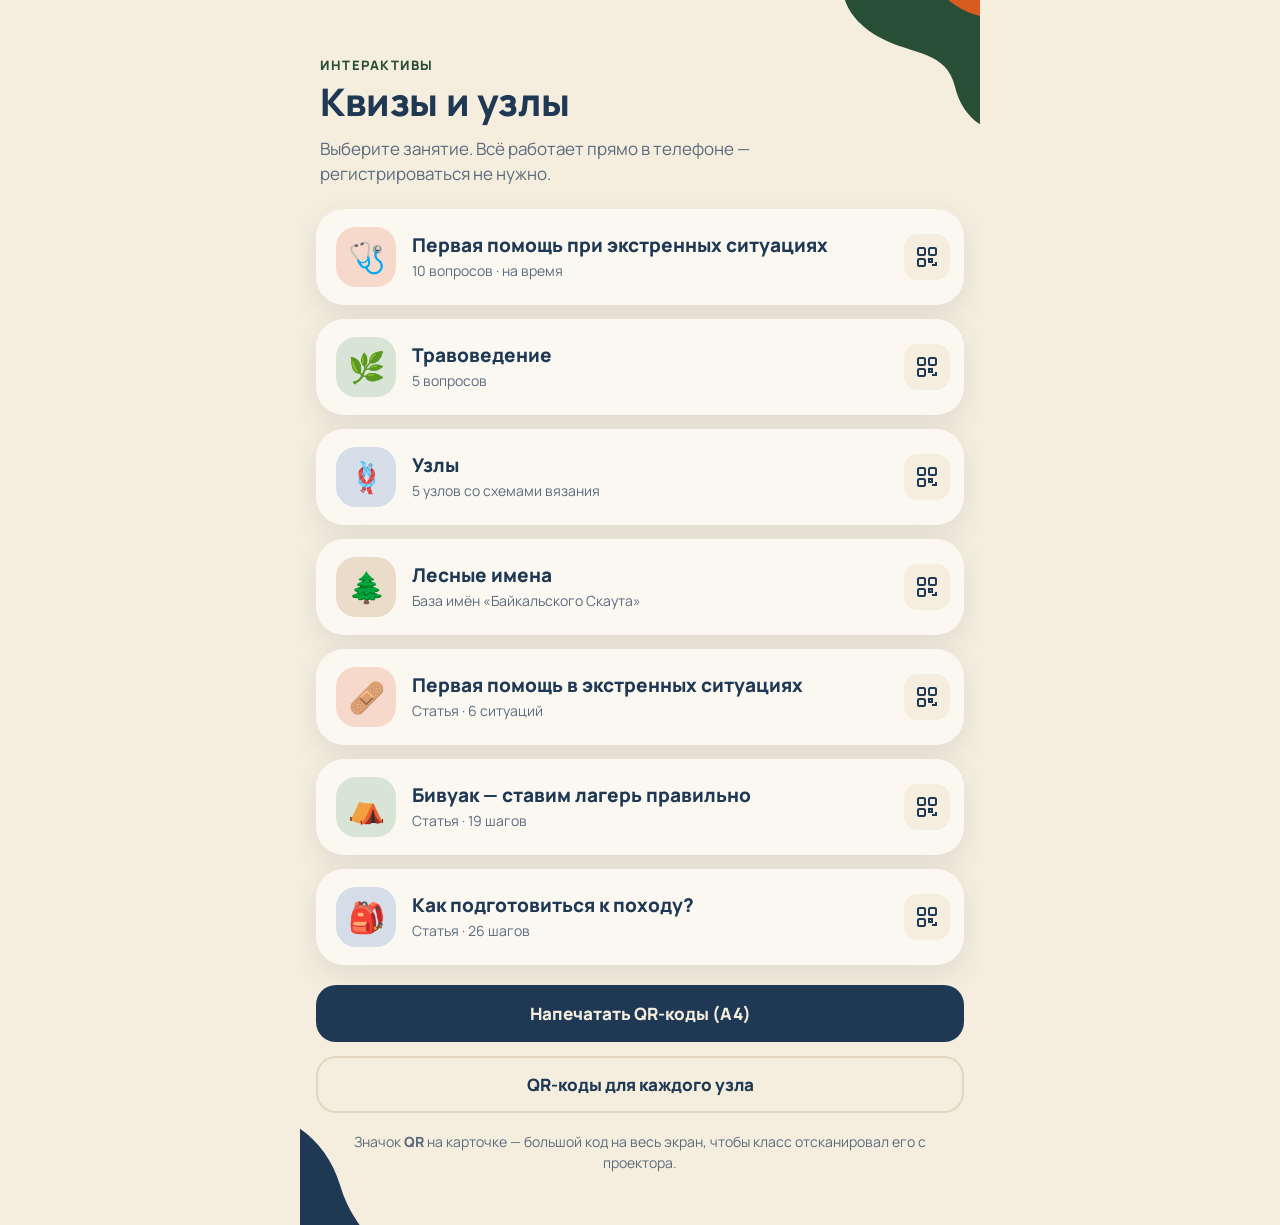
==== commit 051ddb70: "Статья «Как подготовиться к походу?»: страница podgotovka/ и карточка на главной Co-Authored-By: Cla" ====
--- a/index.html
+++ b/index.html
@@ -25,7 +25,7 @@
 .go{flex:1;min-width:0;display:flex;align-items:center;gap:16px;padding:8px 0 8px 10px;text-decoration:none;color:var(--navy);border-radius:22px;transition:transform .2s}
 .go:active{transform:scale(.98)}
 .ic{flex:none;width:60px;height:60px;border-radius:20px;display:flex;align-items:center;justify-content:center;font-size:30px}
-.c1 .ic{background:#F6D9CB}.c2 .ic{background:#D7E4D6}.c3 .ic{background:#D5DEE8}.c4 .ic{background:#EADCC8}.c5 .ic{background:#F6D9CB}.c6 .ic{background:#D7E4D6}
+.c1 .ic{background:#F6D9CB}.c2 .ic{background:#D7E4D6}.c3 .ic{background:#D5DEE8}.c4 .ic{background:#EADCC8}.c5 .ic{background:#F6D9CB}.c6 .ic{background:#D7E4D6}.c7 .ic{background:#D5DEE8}
 .tx{flex:1;min-width:0}
 .tx b{display:block;font-size:19px;line-height:1.2;font-weight:800}
 .tx span{display:block;font-size:14px;color:var(--muted);margin-top:4px}
@@ -80,8 +80,10 @@
       <button class="qrb" type="button" aria-label="Показать QR-код" data-qr="pomosch/" data-t="Первая помощь в экстренных ситуациях"></button></div>
     <div class="card c6 in" style="animation-delay:470ms"><a class="go" href="bivuak/"><span class="ic">⛺</span><span class="tx"><b>Бивуак — ставим лагерь правильно</b><span>Статья · 19 шагов</span></span></a>
       <button class="qrb" type="button" aria-label="Показать QR-код" data-qr="bivuak/" data-t="Бивуак — ставим лагерь правильно"></button></div>
-    <button class="btn in" style="animation-delay:540ms;margin-top:6px" type="button" onclick="printSheet()">Напечатать QR-коды (A4)</button>
-    <a class="btn ghost in" style="animation-delay:600ms" href="uzly/?print">QR-коды для каждого узла</a>
+    <div class="card c7 in" style="animation-delay:540ms"><a class="go" href="podgotovka/"><span class="ic">🎒</span><span class="tx"><b>Как подготовиться к походу?</b><span>Статья · 26 шагов</span></span></a>
+      <button class="qrb" type="button" aria-label="Показать QR-код" data-qr="podgotovka/" data-t="Как подготовиться к походу?"></button></div>
+    <button class="btn in" style="animation-delay:610ms;margin-top:6px" type="button" onclick="printSheet()">Напечатать QR-коды (A4)</button>
+    <a class="btn ghost in" style="animation-delay:670ms" href="uzly/?print">QR-коды для каждого узла</a>
     <p class="hint">Значок <b>QR</b> на карточке — большой код на весь экран, чтобы класс отсканировал его с проектора.</p>
   </div>
 </div>
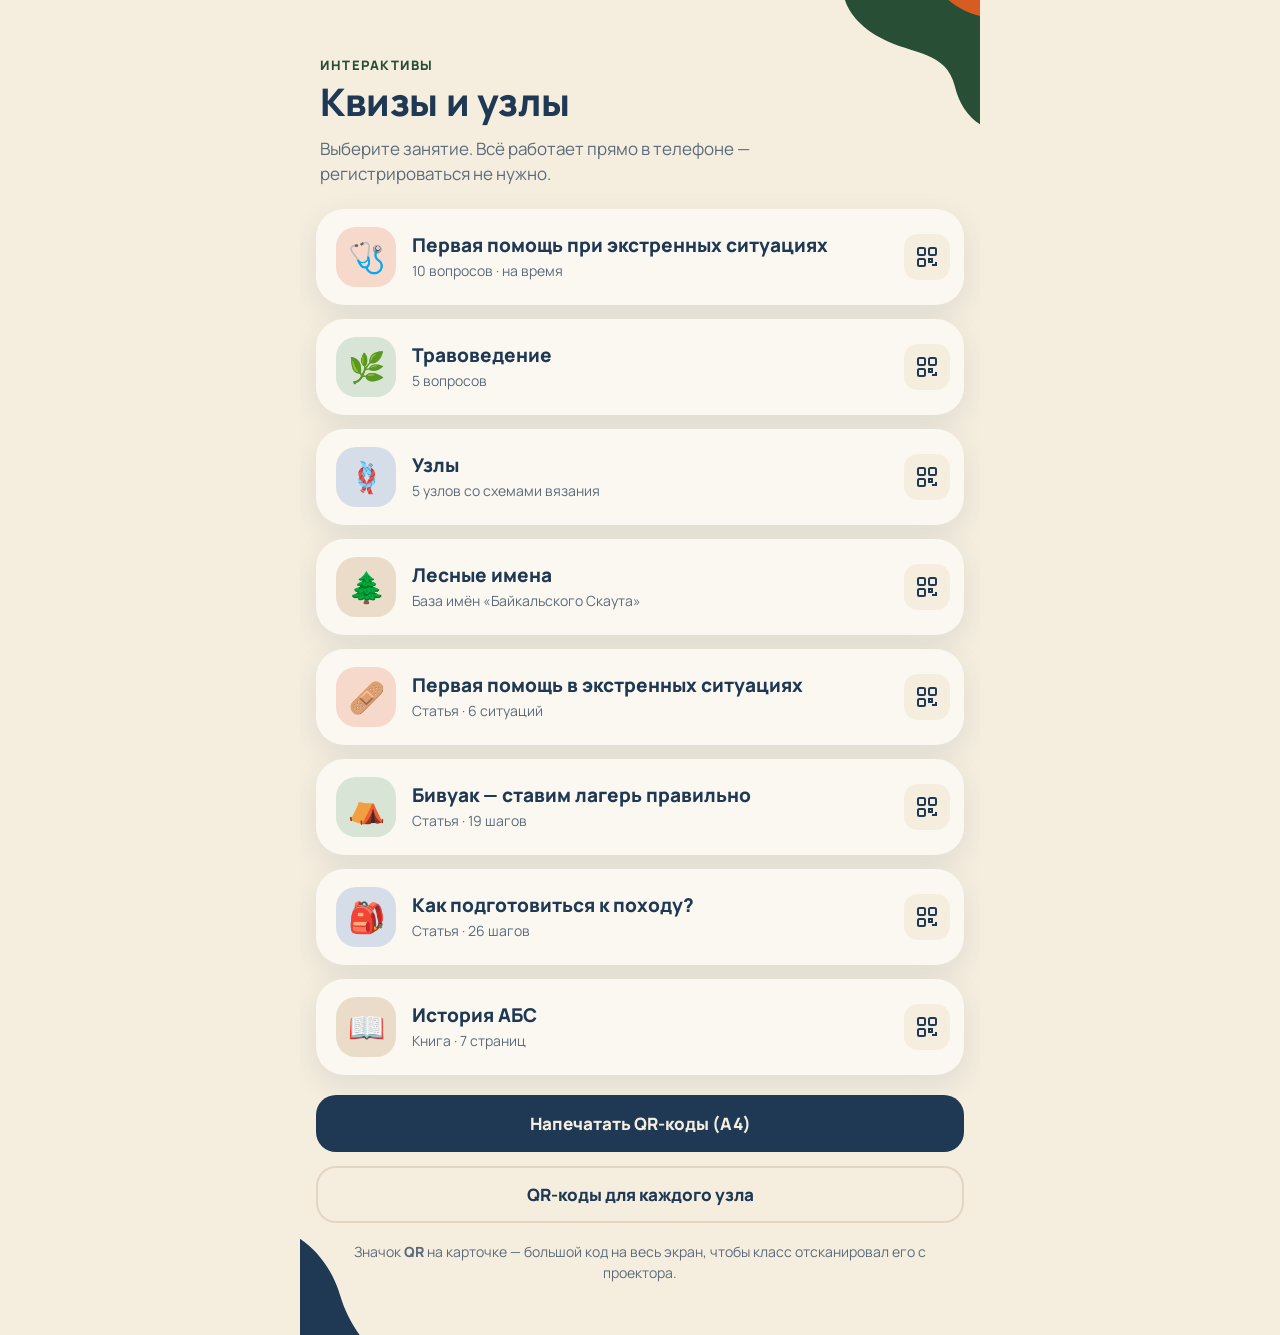
==== commit 34dda416: "Книга «История АБС» и листики со словами на 7 страницах Новая страница kniga/: 7 страниц истории с о" ====
--- a/index.html
+++ b/index.html
@@ -25,7 +25,7 @@
 .go{flex:1;min-width:0;display:flex;align-items:center;gap:16px;padding:8px 0 8px 10px;text-decoration:none;color:var(--navy);border-radius:22px;transition:transform .2s}
 .go:active{transform:scale(.98)}
 .ic{flex:none;width:60px;height:60px;border-radius:20px;display:flex;align-items:center;justify-content:center;font-size:30px}
-.c1 .ic{background:#F6D9CB}.c2 .ic{background:#D7E4D6}.c3 .ic{background:#D5DEE8}.c4 .ic{background:#EADCC8}.c5 .ic{background:#F6D9CB}.c6 .ic{background:#D7E4D6}.c7 .ic{background:#D5DEE8}
+.c1 .ic{background:#F6D9CB}.c2 .ic{background:#D7E4D6}.c3 .ic{background:#D5DEE8}.c4 .ic{background:#EADCC8}.c5 .ic{background:#F6D9CB}.c6 .ic{background:#D7E4D6}.c7 .ic{background:#D5DEE8}.c8 .ic{background:#EADCC8}
 .tx{flex:1;min-width:0}
 .tx b{display:block;font-size:19px;line-height:1.2;font-weight:800}
 .tx span{display:block;font-size:14px;color:var(--muted);margin-top:4px}
@@ -82,8 +82,10 @@
       <button class="qrb" type="button" aria-label="Показать QR-код" data-qr="bivuak/" data-t="Бивуак — ставим лагерь правильно"></button></div>
     <div class="card c7 in" style="animation-delay:540ms"><a class="go" href="podgotovka/"><span class="ic">🎒</span><span class="tx"><b>Как подготовиться к походу?</b><span>Статья · 26 шагов</span></span></a>
       <button class="qrb" type="button" aria-label="Показать QR-код" data-qr="podgotovka/" data-t="Как подготовиться к походу?"></button></div>
-    <button class="btn in" style="animation-delay:610ms;margin-top:6px" type="button" onclick="printSheet()">Напечатать QR-коды (A4)</button>
-    <a class="btn ghost in" style="animation-delay:670ms" href="uzly/?print">QR-коды для каждого узла</a>
+    <div class="card c8 in" style="animation-delay:610ms"><a class="go" href="kniga/"><span class="ic">📖</span><span class="tx"><b>История АБС</b><span>Книга · 7 страниц</span></span></a>
+      <button class="qrb" type="button" aria-label="Показать QR-код" data-qr="kniga/" data-t="История АБС"></button></div>
+    <button class="btn in" style="animation-delay:680ms;margin-top:6px" type="button" onclick="printSheet()">Напечатать QR-коды (A4)</button>
+    <a class="btn ghost in" style="animation-delay:740ms" href="uzly/?print">QR-коды для каждого узла</a>
     <p class="hint">Значок <b>QR</b> на карточке — большой код на весь экран, чтобы класс отсканировал его с проектора.</p>
   </div>
 </div>
